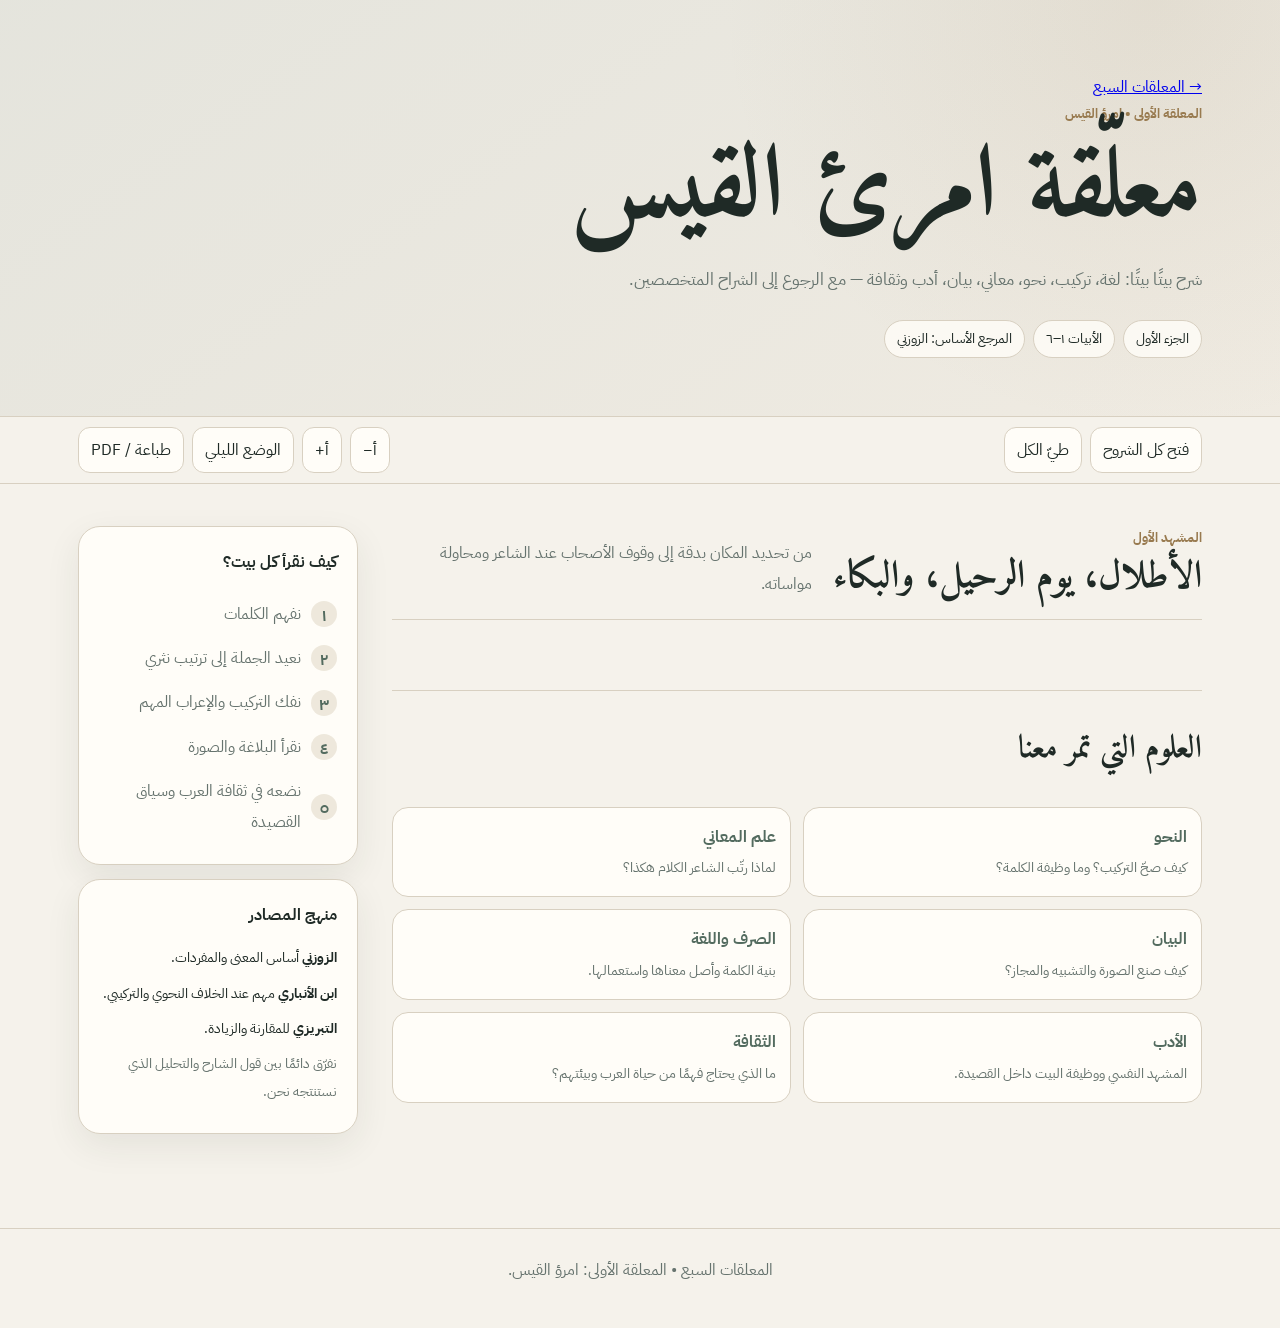
==== poems/imru-al-qays/index.html @ 40dcbb6e "Add dedicated page for Imru al-Qays Muallaqa" ====
<!doctype html>
<html lang="ar" dir="rtl">
<head>
  <meta charset="utf-8" />
  <meta name="viewport" content="width=device-width, initial-scale=1" />
  <meta name="color-scheme" content="light dark" />
  <meta name="description" content="شرح معلقة امرئ القيس بيتًا بيتًا" />
  <title>معلقة امرئ القيس | المعلقات السبع</title>
  <link rel="stylesheet" href="../../styles.css" />
</head>
<body>
  <header class="hero">
    <div class="hero__inner">
      <a class="back-link" href="../../">→ المعلقات السبع</a>
      <div class="eyebrow">المعلقة الأولى • امرؤ القيس</div>
      <h1>معلّقة امرئ القيس</h1>
      <p class="hero__lead">شرح بيتًا بيتًا: لغة، تركيب، نحو، معاني، بيان، أدب وثقافة — مع الرجوع إلى الشراح المتخصصين.</p>
      <div class="hero__meta">
        <span class="pill">الجزء الأول</span>
        <span class="pill">الأبيات ١–٦</span>
        <span class="pill">المرجع الأساس: الزوزني</span>
      </div>
    </div>
  </header>

  <nav class="toolbar" aria-label="أدوات الدراسة">
    <div class="toolbar__inner">
      <div class="toolbar__group">
        <button id="expandAll" class="tool-btn" type="button">فتح كل الشروح</button>
        <button id="collapseAll" class="tool-btn" type="button">طيّ الكل</button>
      </div>
      <div class="toolbar__group">
        <button id="fontDown" class="tool-btn" type="button" aria-label="تصغير الخط">أ−</button>
        <button id="fontUp" class="tool-btn" type="button" aria-label="تكبير الخط">أ+</button>
        <button id="themeToggle" class="tool-btn" type="button">الوضع الليلي</button>
        <button id="printBtn" class="tool-btn" type="button">طباعة / PDF</button>
      </div>
    </div>
  </nav>

  <main class="layout">
    <aside class="study-map">
      <div class="map-card">
        <h2>كيف نقرأ كل بيت؟</h2>
        <ol>
          <li><span>١</span> نفهم الكلمات</li>
          <li><span>٢</span> نعيد الجملة إلى ترتيب نثري</li>
          <li><span>٣</span> نفك التركيب والإعراب المهم</li>
          <li><span>٤</span> نقرأ البلاغة والصورة</li>
          <li><span>٥</span> نضعه في ثقافة العرب وسياق القصيدة</li>
        </ol>
      </div>

      <div class="map-card sources-mini">
        <h2>منهج المصادر</h2>
        <p><strong>الزوزني</strong> أساس المعنى والمفردات.</p>
        <p><strong>ابن الأنباري</strong> مهم عند الخلاف النحوي والتركيبي.</p>
        <p><strong>التبريزي</strong> للمقارنة والزيادة.</p>
        <p class="muted">نفرّق دائمًا بين قول الشارح والتحليل الذي نستنتجه نحن.</p>
      </div>
    </aside>

    <section class="content">
      <div class="section-head">
        <div>
          <div class="eyebrow">المشهد الأول</div>
          <h2>الأطلال، يوم الرحيل، والبكاء</h2>
        </div>
        <p>من تحديد المكان بدقة إلى وقوف الأصحاب عند الشاعر ومحاولة مواساته.</p>
      </div>

      <div id="verses" class="verses" aria-live="polite"></div>

      <section class="legend">
        <h2>العلوم التي تمر معنا</h2>
        <div class="legend-grid">
          <div><b>النحو</b><span>كيف صحّ التركيب؟ وما وظيفة الكلمة؟</span></div>
          <div><b>علم المعاني</b><span>لماذا رتّب الشاعر الكلام هكذا؟</span></div>
          <div><b>البيان</b><span>كيف صنع الصورة والتشبيه والمجاز؟</span></div>
          <div><b>الصرف واللغة</b><span>بنية الكلمة وأصل معناها واستعمالها.</span></div>
          <div><b>الأدب</b><span>المشهد النفسي ووظيفة البيت داخل القصيدة.</span></div>
          <div><b>الثقافة</b><span>ما الذي يحتاج فهمًا من حياة العرب وبيئتهم؟</span></div>
        </div>
      </section>
    </section>
  </main>

  <footer><p>المعلقات السبع • المعلقة الأولى: امرؤ القيس.</p></footer>

  <script src="../../data/imru-al-qays.js"></script>
  <script src="../../app.js"></script>
</body>
</html>
---- styles.css ----
@import url('https://fonts.googleapis.com/css2?family=Amiri:wght@400;700&family=IBM+Plex+Sans+Arabic:wght@300;400;500;600;700&display=swap');

:root {
  --font-scale: 1;
  --bg: #f5f2eb;
  --surface: #fffdf8;
  --surface-2: #eee8dc;
  --text: #1f2a26;
  --muted: #66736e;
  --line: #d8d0c1;
  --accent: #536b5f;
  --accent-2: #987a4f;
  --shadow: 0 12px 35px rgba(43, 48, 43, 0.08);
  --radius: 22px;
}

html[data-theme="dark"] {
  --bg: #171b19;
  --surface: #202622;
  --surface-2: #2a312d;
  --text: #f4efe5;
  --muted: #b7c0bb;
  --line: #39443e;
  --accent: #9bb8a9;
  --accent-2: #d0ad75;
  --shadow: 0 14px 38px rgba(0, 0, 0, 0.25);
}

* { box-sizing: border-box; }

html {
  scroll-behavior: smooth;
  font-size: calc(16px * var(--font-scale));
}

body {
  margin: 0;
  direction: rtl;
  background:
    radial-gradient(circle at 90% 0%, rgba(152,122,79,.10), transparent 27rem),
    var(--bg);
  color: var(--text);
  font-family: "IBM Plex Sans Arabic", Tahoma, Arial, sans-serif;
  line-height: 1.9;
}

button, input { font: inherit; }
h1, h2, h3, p { margin-top: 0; }

.hero {
  border-bottom: 1px solid var(--line);
  background: linear-gradient(145deg, rgba(83,107,95,.10), rgba(152,122,79,.06));
}

.hero__inner {
  max-width: 1180px;
  margin: auto;
  padding: 72px 28px 58px;
}

.eyebrow {
  color: var(--accent-2);
  font-weight: 700;
  font-size: .82rem;
}

h1 {
  font-family: "Amiri", serif;
  font-size: clamp(3rem, 8vw, 6.5rem);
  line-height: 1.05;
  margin: 10px 0 18px;
}

.hero__lead {
  max-width: 760px;
  color: var(--muted);
  font-size: 1.08rem;
}

.hero__meta {
  display: flex;
  flex-wrap: wrap;
  gap: 8px;
  margin-top: 24px;
}

.pill {
  border: 1px solid var(--line);
  border-radius: 999px;
  padding: 5px 12px;
  background: color-mix(in srgb, var(--surface) 82%, transparent);
  font-size: .86rem;
}

.toolbar {
  position: sticky;
  top: 0;
  z-index: 20;
  backdrop-filter: blur(14px);
  background: color-mix(in srgb, var(--bg) 88%, transparent);
  border-bottom: 1px solid var(--line);
}

.toolbar__inner {
  max-width: 1180px;
  margin: auto;
  padding: 10px 28px;
  display: flex;
  justify-content: space-between;
  gap: 12px;
  flex-wrap: wrap;
}

.toolbar__group { display: flex; gap: 8px; flex-wrap: wrap; }

.tool-btn {
  border: 1px solid var(--line);
  background: var(--surface);
  color: var(--text);
  border-radius: 12px;
  padding: 7px 12px;
  cursor: pointer;
}

.tool-btn:hover { transform: translateY(-1px); border-color: var(--accent); }

.layout {
  max-width: 1180px;
  margin: 0 auto;
  padding: 42px 28px 80px;
  display: grid;
  grid-template-columns: minmax(0, 1fr) 280px;
  gap: 34px;
  align-items: start;
}

.content { grid-column: 1; }
.study-map { grid-column: 2; grid-row: 1; position: sticky; top: 82px; }

.map-card {
  background: var(--surface);
  border: 1px solid var(--line);
  border-radius: var(--radius);
  padding: 20px;
  margin-bottom: 14px;
  box-shadow: var(--shadow);
}

.map-card h2 { font-size: 1rem; margin-bottom: 14px; }
.map-card ol { list-style: none; padding: 0; margin: 0; }

.map-card li {
  display: flex;
  gap: 10px;
  align-items: center;
  padding: 7px 0;
  color: var(--muted);
}

.map-card li span {
  width: 26px;
  height: 26px;
  display: inline-grid;
  place-items: center;
  flex: 0 0 26px;
  border-radius: 50%;
  background: var(--surface-2);
  color: var(--accent);
  font-weight: 700;
}

.sources-mini p { margin-bottom: 8px; font-size: .9rem; }
.muted { color: var(--muted); }

.section-head {
  display: flex;
  justify-content: space-between;
  align-items: end;
  gap: 20px;
  margin-bottom: 22px;
  border-bottom: 1px solid var(--line);
  padding-bottom: 18px;
}

.section-head h2 {
  font-family: "Amiri", serif;
  font-size: 2.4rem;
  line-height: 1.2;
  margin: 4px 0 0;
}

.section-head > p {
  max-width: 420px;
  color: var(--muted);
  margin-bottom: 2px;
}

.verses { display: grid; gap: 22px; }

.verse-card {
  background: var(--surface);
  border: 1px solid var(--line);
  border-radius: var(--radius);
  overflow: hidden;
  box-shadow: var(--shadow);
}

.verse-top {
  padding: 26px 26px 22px;
  border-bottom: 1px solid var(--line);
  background: linear-gradient(145deg, color-mix(in srgb, var(--accent) 7%, transparent), transparent 45%);
}

.verse-number {
  color: var(--accent-2);
  font-weight: 700;
  font-size: .82rem;
  margin-bottom: 6px;
}

.verse-text {
  font-family: "Amiri", serif;
  font-size: clamp(1.75rem, 4vw, 2.55rem);
  line-height: 1.7;
  text-align: center;
  margin: 8px auto 10px;
  max-width: 850px;
}

.verse-text span { display: block; }
.verse-theme { text-align: center; color: var(--muted); font-size: .92rem; }

.quick-meaning {
  margin: 18px 24px 6px;
  padding: 14px 16px;
  border-right: 4px solid var(--accent-2);
  background: var(--surface-2);
  border-radius: 12px;
}

.accordion {
  margin: 14px 24px 24px;
  border-top: 1px solid var(--line);
}

.accordion details { border-bottom: 1px solid var(--line); }

.accordion summary {
  cursor: pointer;
  list-style: none;
  padding: 14px 2px;
  font-weight: 700;
  display: flex;
  align-items: center;
  justify-content: space-between;
  gap: 12px;
}

.accordion summary::-webkit-details-marker { display: none; }
.accordion summary::after { content: "＋"; color: var(--accent); font-size: 1.1rem; }
.accordion details[open] summary::after { content: "−"; }

.detail-body { padding: 0 2px 18px; color: var(--text); }
.detail-body p:last-child { margin-bottom: 0; }

.words {
  display: grid;
  grid-template-columns: repeat(2, minmax(0, 1fr));
  gap: 10px;
}

.word {
  border: 1px solid var(--line);
  background: color-mix(in srgb, var(--surface-2) 58%, transparent);
  border-radius: 14px;
  padding: 12px;
}

.word b {
  display: block;
  color: var(--accent);
  font-family: "Amiri", serif;
  font-size: 1.25rem;
  margin-bottom: 2px;
}

.syntax { display: grid; gap: 10px; }

.syntax-line {
  display: grid;
  grid-template-columns: minmax(110px, .7fr) 1.7fr;
  gap: 12px;
  padding: 12px 14px;
  border-radius: 14px;
  background: var(--surface-2);
}

.syntax-line b { color: var(--accent); }

.source-note {
  padding: 12px 14px;
  border: 1px dashed var(--line);
  border-radius: 14px;
  margin-bottom: 10px;
}

.source-note strong { color: var(--accent-2); }

.legend {
  margin-top: 48px;
  padding-top: 28px;
  border-top: 1px solid var(--line);
}

.legend h2 { font-family: "Amiri", serif; font-size: 2rem; }

.legend-grid {
  display: grid;
  grid-template-columns: repeat(2, minmax(0, 1fr));
  gap: 12px;
}

.legend-grid > div {
  border: 1px solid var(--line);
  border-radius: 16px;
  padding: 14px;
  background: var(--surface);
}

.legend-grid b { display: block; color: var(--accent); }
.legend-grid span { color: var(--muted); font-size: .9rem; }

footer {
  border-top: 1px solid var(--line);
  padding: 26px;
  text-align: center;
  color: var(--muted);
}

@media (max-width: 900px) {
  .layout { grid-template-columns: 1fr; }
  .content, .study-map { grid-column: 1; }
  .study-map { grid-row: auto; position: static; display: grid; grid-template-columns: repeat(2, 1fr); gap: 12px; }
  .map-card { margin: 0; }
}

@media (max-width: 640px) {
  .hero__inner { padding: 48px 18px 38px; }
  .toolbar__inner, .layout { padding-left: 16px; padding-right: 16px; }
  .section-head { display: block; }
  .study-map { grid-template-columns: 1fr; }
  .words, .legend-grid { grid-template-columns: 1fr; }
  .syntax-line { grid-template-columns: 1fr; gap: 4px; }
  .verse-top { padding: 22px 16px 18px; }
  .quick-meaning, .accordion { margin-left: 14px; margin-right: 14px; }
}

@media print {
  @page { size: A4; margin: 14mm; }
  body { background: white; color: black; }
  .toolbar, .study-map { display: none !important; }
  .layout { display: block; max-width: none; padding: 0; }
  .hero__inner { padding: 0 0 16px; }
  .verse-card { box-shadow: none; break-inside: avoid; margin-bottom: 18px; }
  .accordion details { display: block; }
  .accordion details > * { display: block !important; }
  .accordion summary::after { display: none; }
}
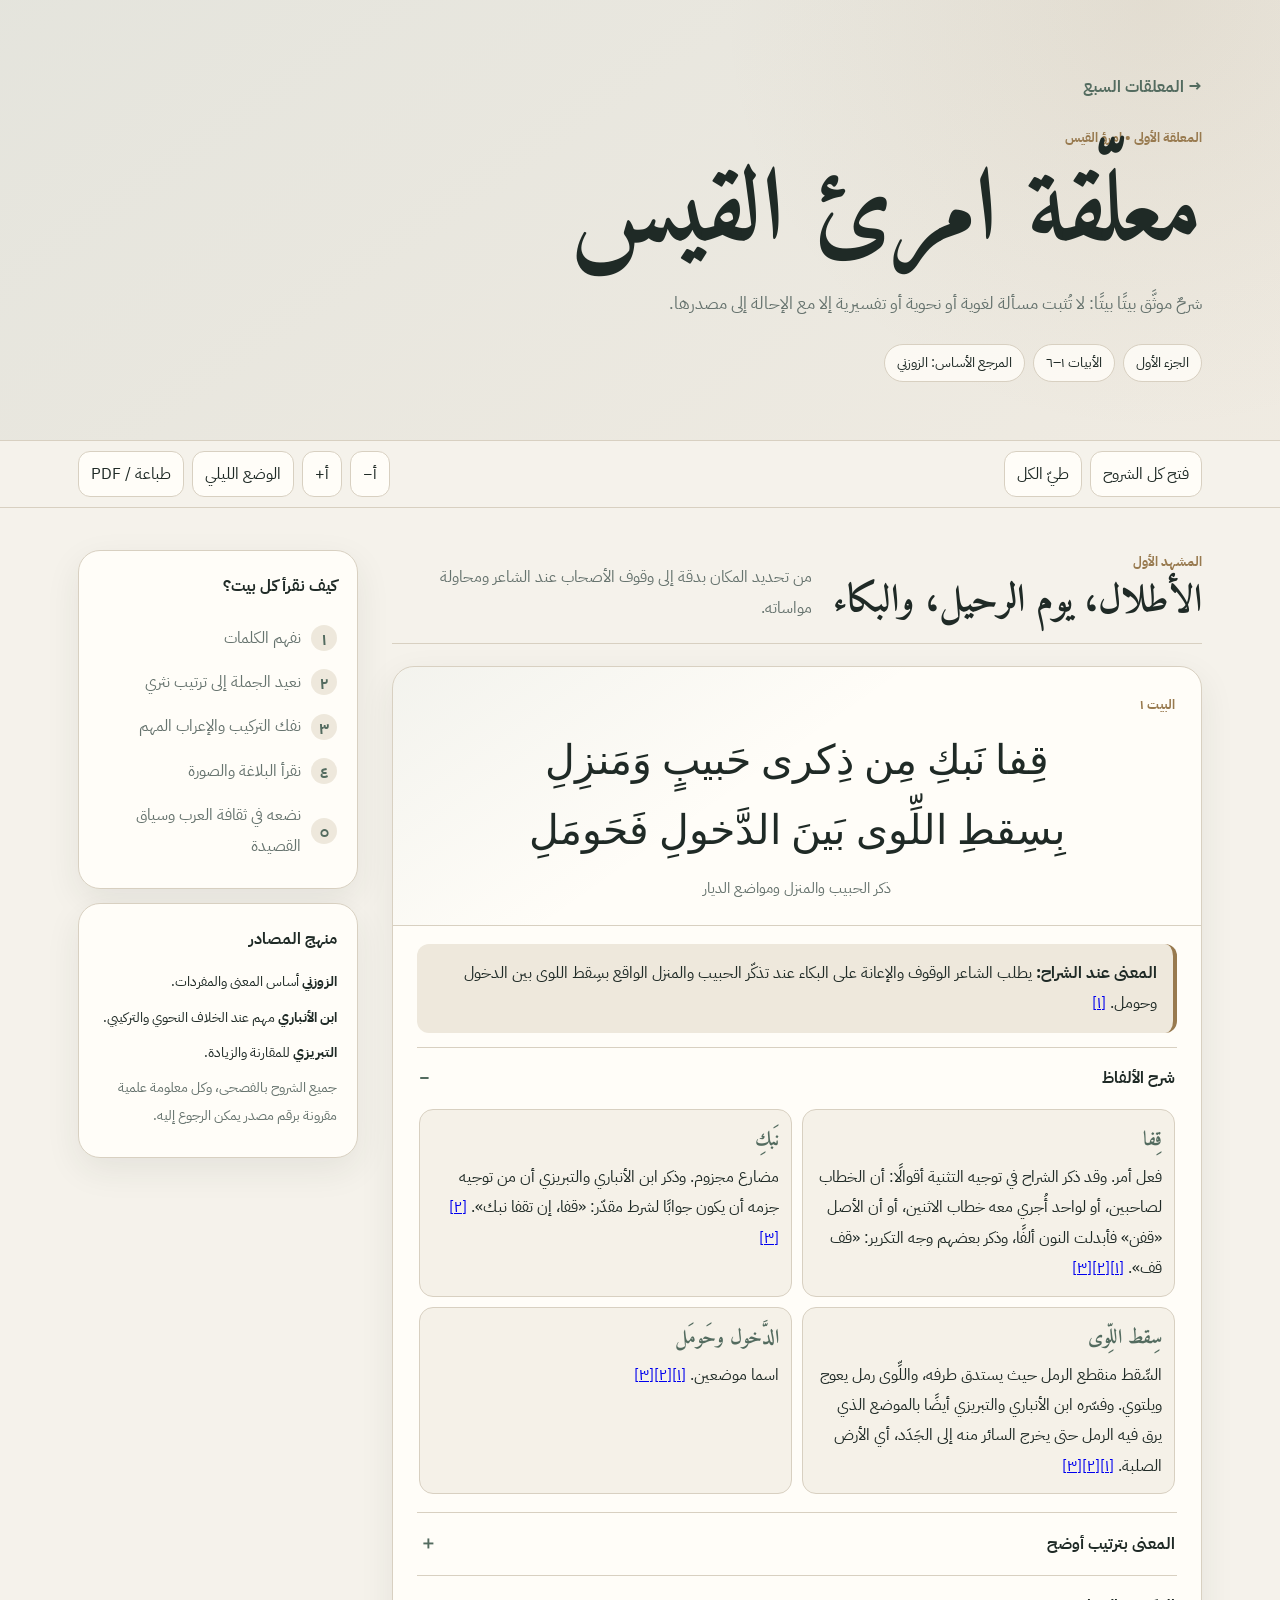
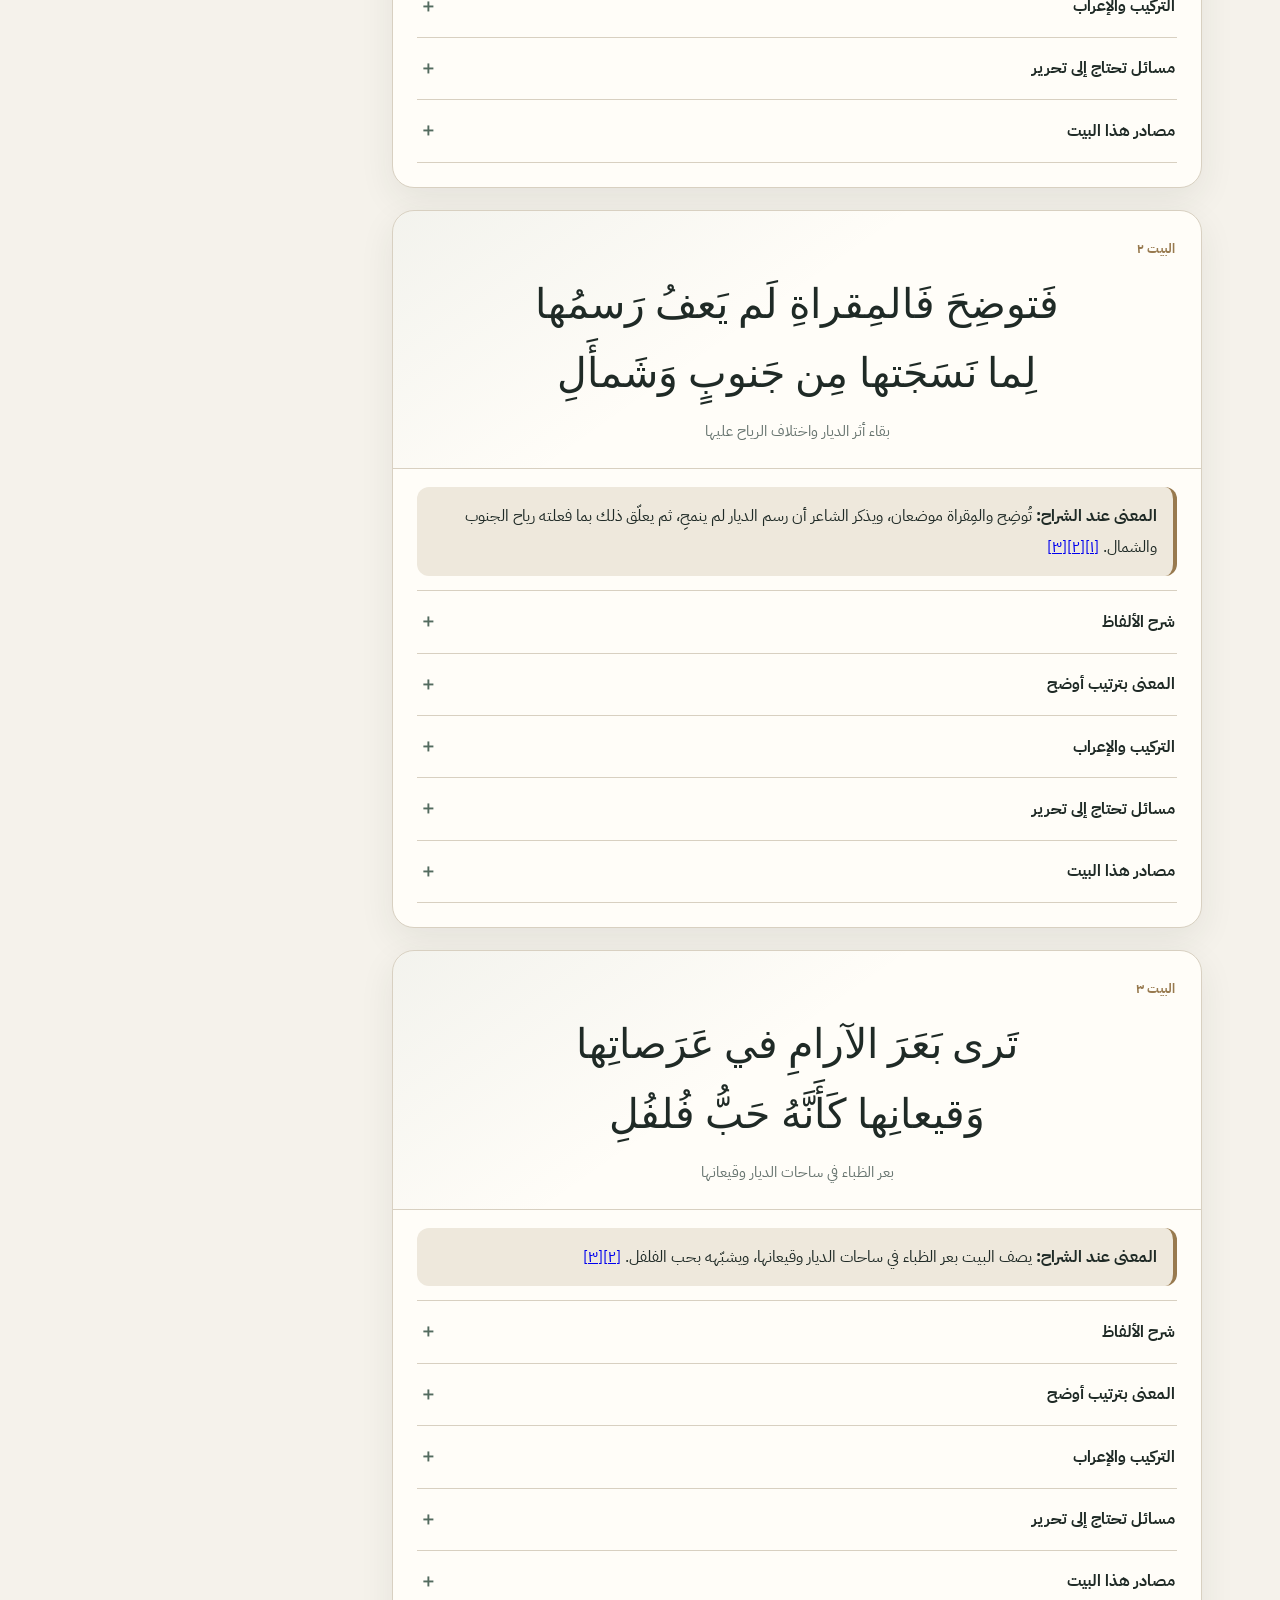
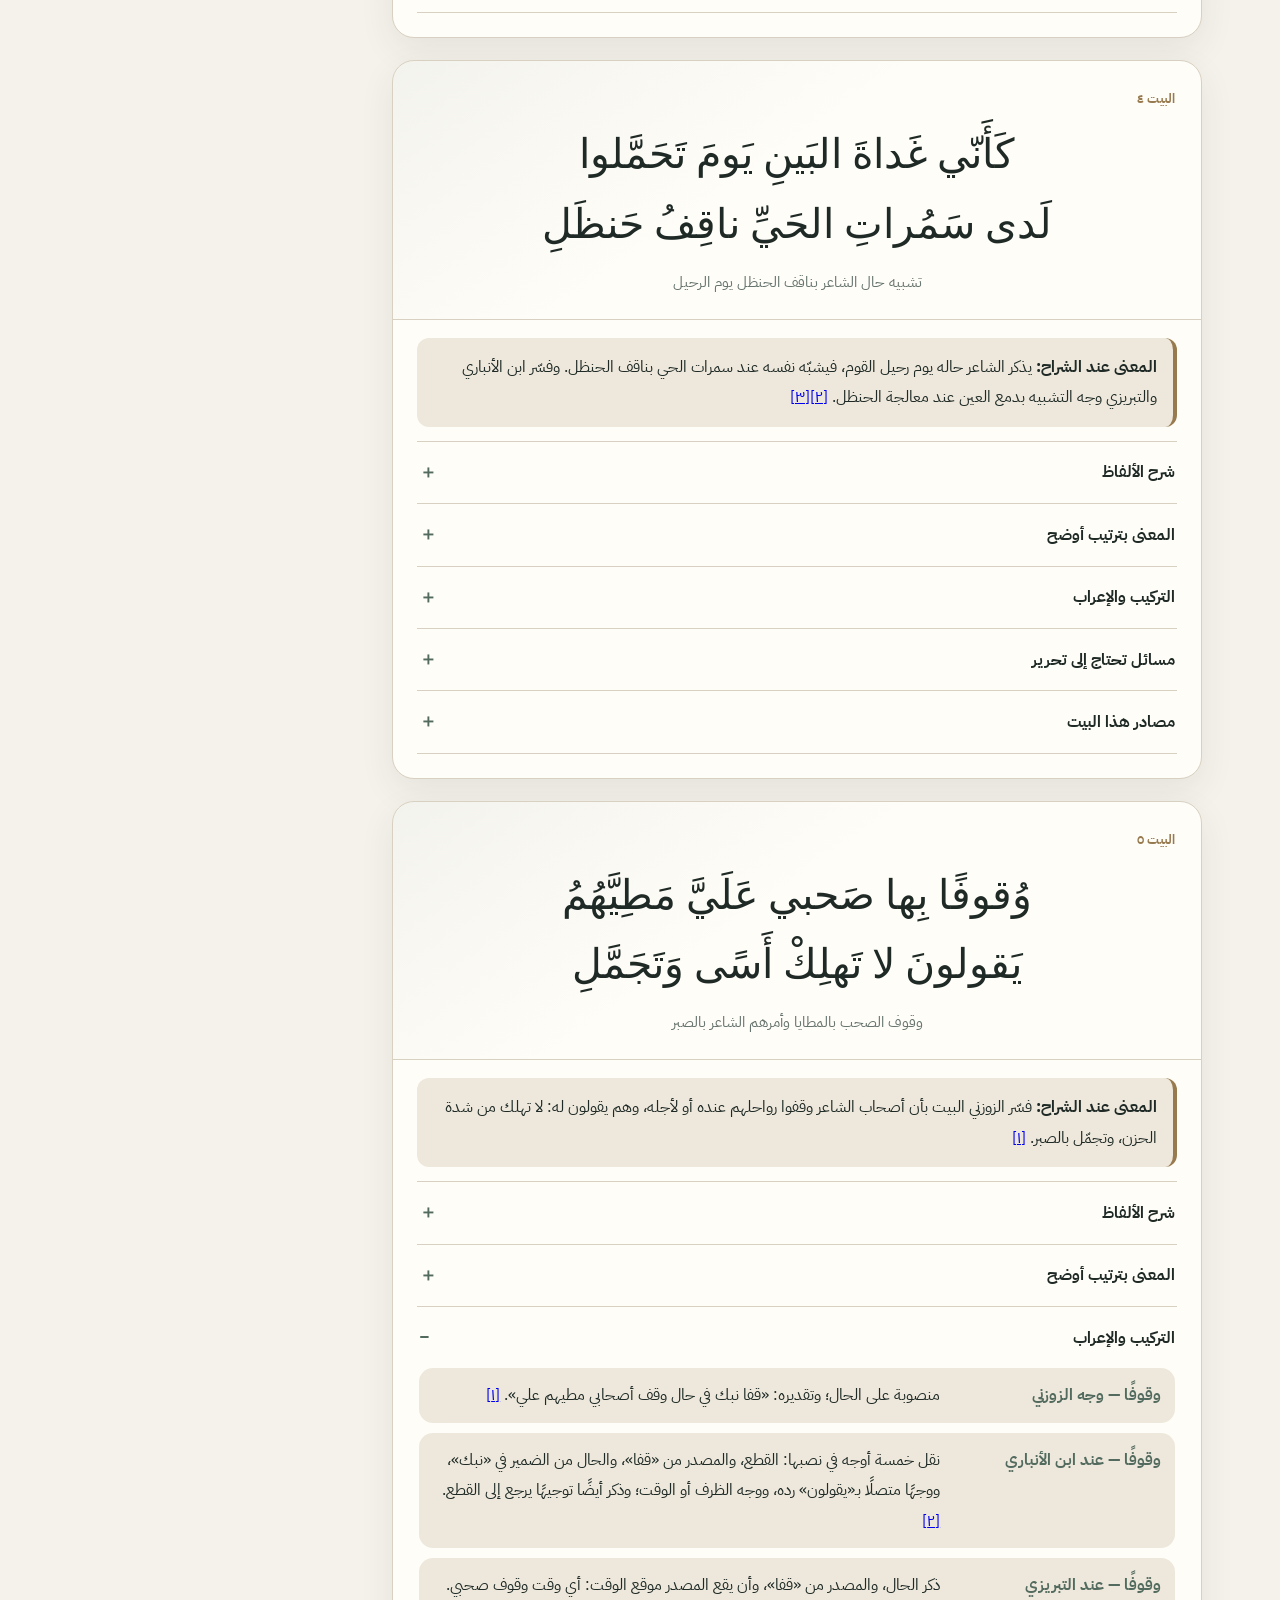
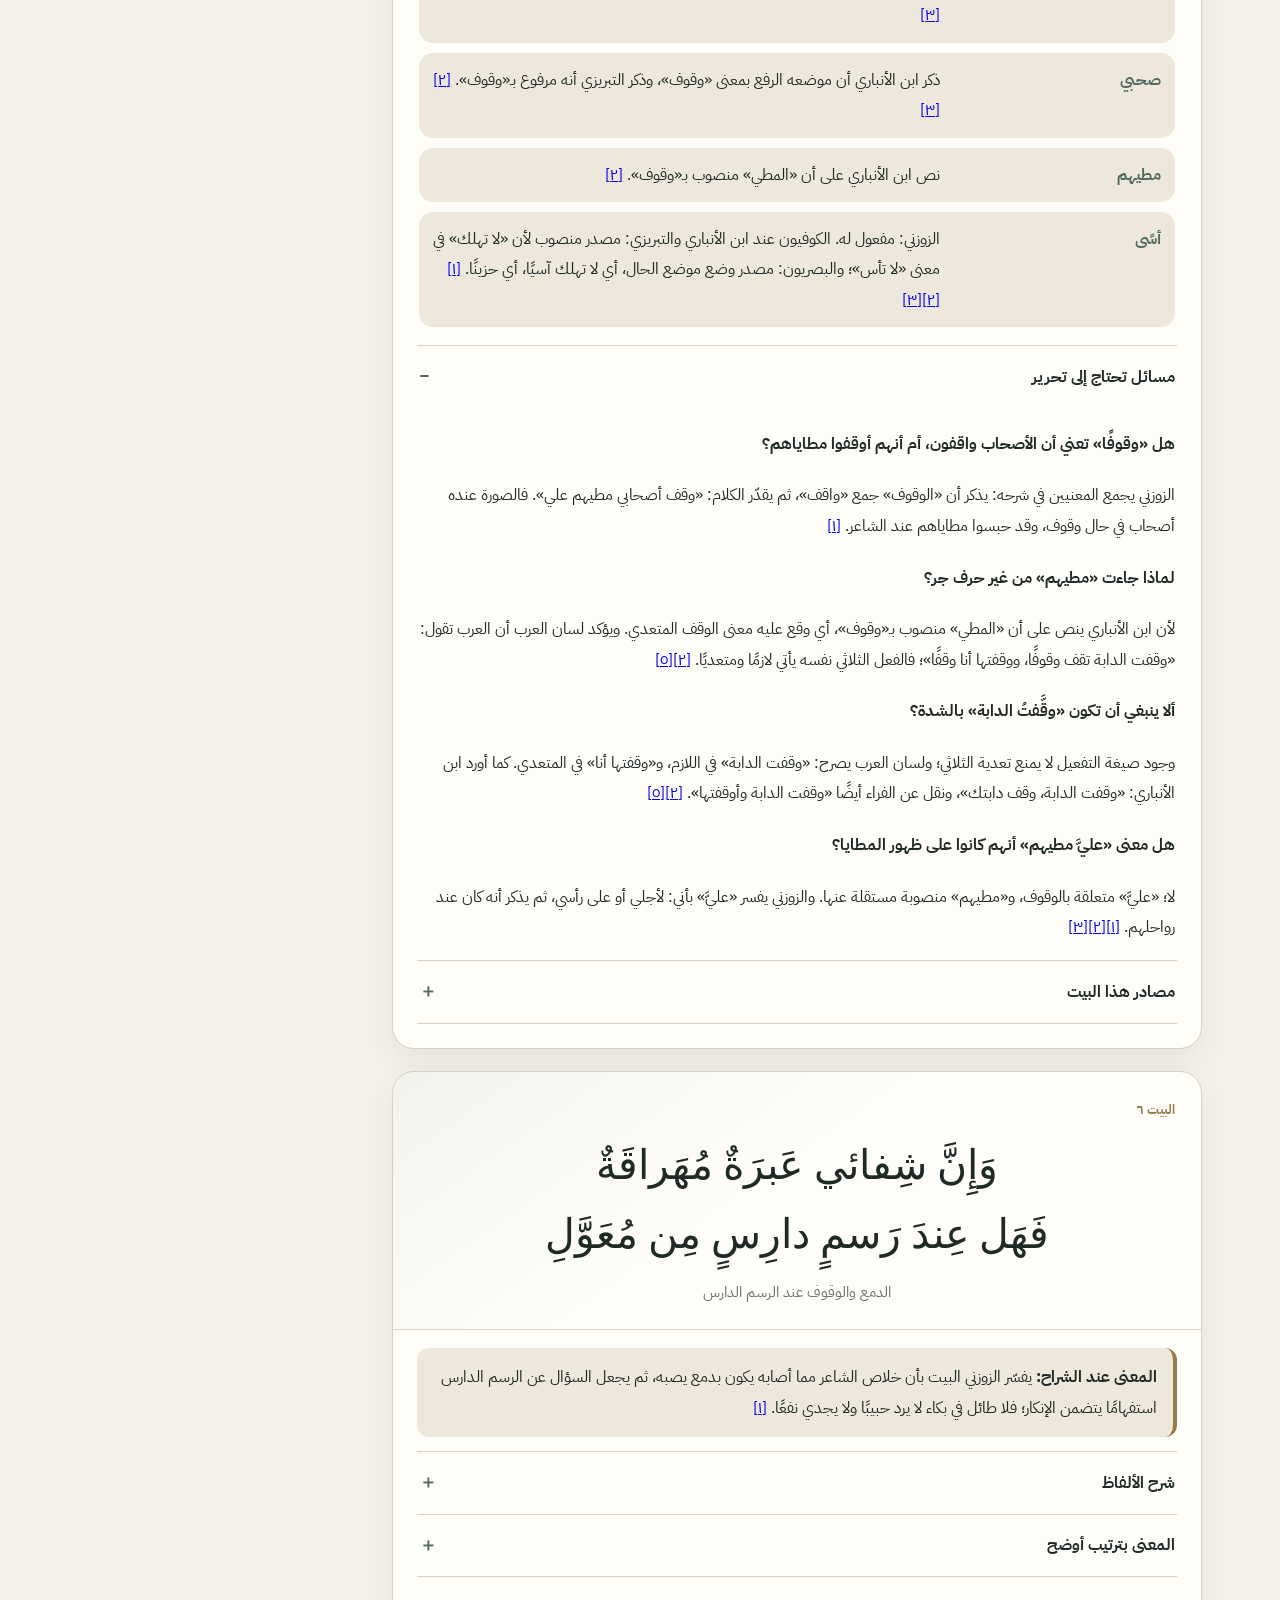
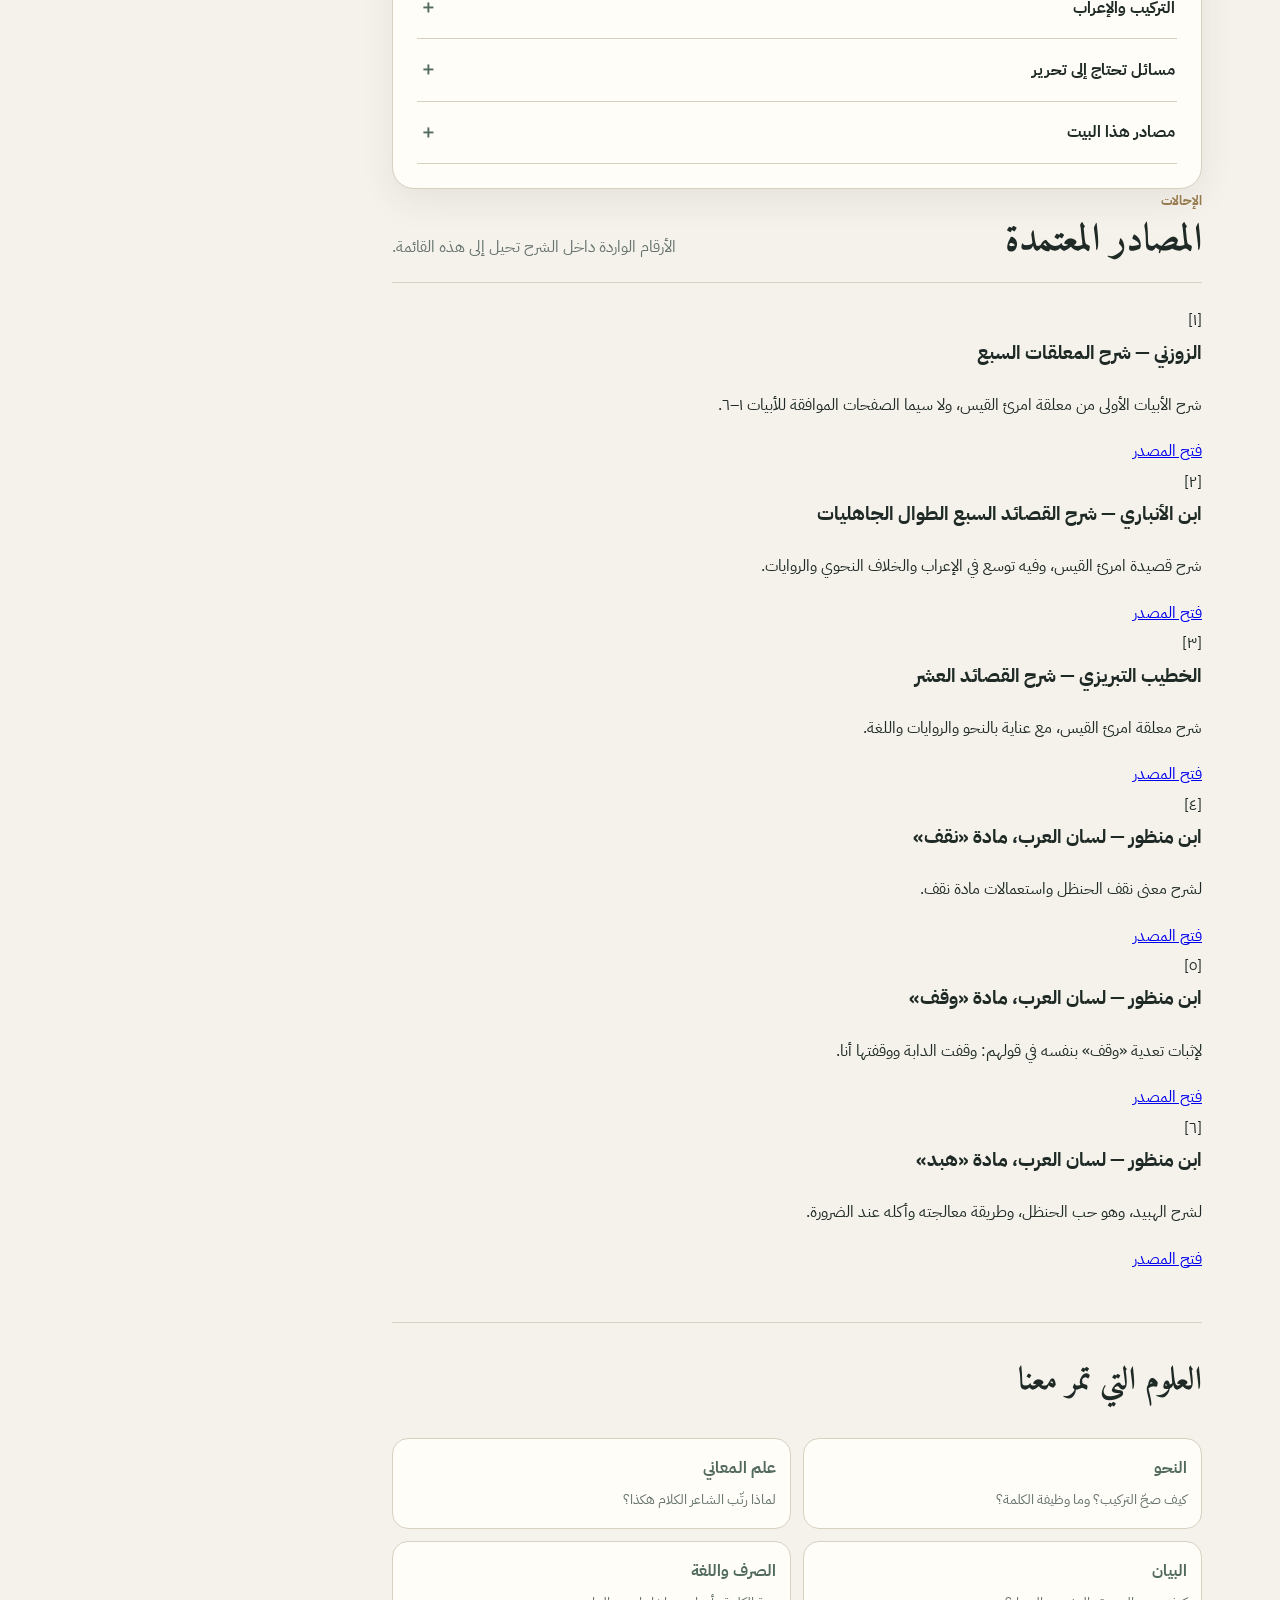
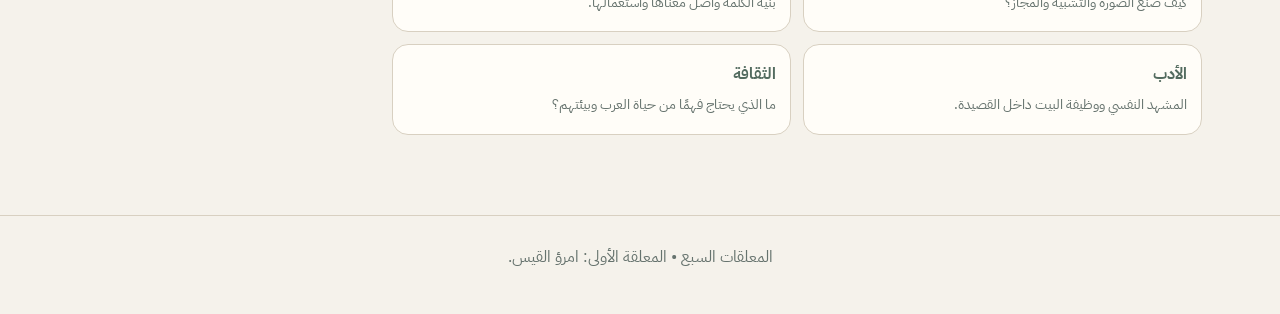
==== commit c2860077: "Add sourced-study policy and bibliography section" ====
--- a/poems/imru-al-qays/index.html
+++ b/poems/imru-al-qays/index.html
@@ -14,7 +14,7 @@
       <a class="back-link" href="../../">→ المعلقات السبع</a>
       <div class="eyebrow">المعلقة الأولى • امرؤ القيس</div>
       <h1>معلّقة امرئ القيس</h1>
-      <p class="hero__lead">شرح بيتًا بيتًا: لغة، تركيب، نحو، معاني، بيان، أدب وثقافة — مع الرجوع إلى الشراح المتخصصين.</p>
+      <p class="hero__lead">شرحٌ موثَّق بيتًا بيتًا: لا تُثبت مسألة لغوية أو نحوية أو تفسيرية إلا مع الإحالة إلى مصدرها.</p>
       <div class="hero__meta">
         <span class="pill">الجزء الأول</span>
         <span class="pill">الأبيات ١–٦</span>
@@ -56,7 +56,7 @@
         <p><strong>الزوزني</strong> أساس المعنى والمفردات.</p>
         <p><strong>ابن الأنباري</strong> مهم عند الخلاف النحوي والتركيبي.</p>
         <p><strong>التبريزي</strong> للمقارنة والزيادة.</p>
-        <p class="muted">نفرّق دائمًا بين قول الشارح والتحليل الذي نستنتجه نحن.</p>
+        <p class="muted">جميع الشروح بالفصحى، وكل معلومة علمية مقرونة برقم مصدر يمكن الرجوع إليه.</p>
       </div>
     </aside>
 
@@ -70,6 +70,17 @@
       </div>
 
       <div id="verses" class="verses" aria-live="polite"></div>
+
+      <section class="bibliography-section">
+        <div class="section-head bibliography-head">
+          <div>
+            <div class="eyebrow">الإحالات</div>
+            <h2>المصادر المعتمدة</h2>
+          </div>
+          <p>الأرقام الواردة داخل الشرح تحيل إلى هذه القائمة.</p>
+        </div>
+        <div id="bibliography" class="bibliography"></div>
+      </section>
 
       <section class="legend">
         <h2>العلوم التي تمر معنا</h2>
--- a/styles.css
+++ b/styles.css
@@ -366,3 +366,145 @@
   .accordion details > * { display: block !important; }
   .accordion summary::after { display: none; }
 }
+
+/* ===== Catalog: seven Muallaqat ===== */
+.hero--catalog .hero__lead { max-width: 850px; }
+
+.catalog {
+  max-width: 1180px;
+  margin: 0 auto;
+  padding: 48px 28px 88px;
+}
+
+.catalog-intro {
+  display: flex;
+  justify-content: space-between;
+  gap: 24px;
+  align-items: end;
+  margin-bottom: 22px;
+}
+
+.catalog-intro h2 {
+  font-family: "Amiri", serif;
+  font-size: 2.7rem;
+  margin: 4px 0 0;
+}
+
+.catalog-intro p {
+  max-width: 520px;
+  margin-bottom: 4px;
+  color: var(--muted);
+}
+
+.poem-grid {
+  display: grid;
+  grid-template-columns: repeat(2, minmax(0, 1fr));
+  gap: 16px;
+}
+
+.poem-tile {
+  position: relative;
+  min-height: 220px;
+  padding: 24px;
+  border: 1px solid var(--line);
+  border-radius: var(--radius);
+  background: var(--surface);
+  box-shadow: var(--shadow);
+  color: var(--text);
+  text-decoration: none;
+  overflow: hidden;
+}
+
+.poem-tile--active {
+  background:
+    linear-gradient(145deg, color-mix(in srgb, var(--accent) 11%, var(--surface)), var(--surface));
+  border-color: color-mix(in srgb, var(--accent) 45%, var(--line));
+  transition: transform .18s ease, border-color .18s ease;
+}
+
+.poem-tile--active:hover {
+  transform: translateY(-3px);
+  border-color: var(--accent);
+}
+
+.poem-tile--locked { opacity: .72; }
+
+.poem-tile__number {
+  position: absolute;
+  inset-inline-start: 18px;
+  top: 12px;
+  font-family: "Amiri", serif;
+  font-size: 4.5rem;
+  line-height: 1;
+  color: color-mix(in srgb, var(--accent-2) 18%, transparent);
+}
+
+.poem-tile__status {
+  display: inline-flex;
+  border: 1px solid var(--line);
+  border-radius: 999px;
+  padding: 3px 9px;
+  font-size: .76rem;
+  color: var(--muted);
+  margin-bottom: 26px;
+}
+
+.poem-tile--active .poem-tile__status {
+  color: var(--accent);
+  border-color: color-mix(in srgb, var(--accent) 45%, var(--line));
+}
+
+.poem-tile h3 {
+  font-family: "Amiri", serif;
+  font-size: 2rem;
+  margin-bottom: 8px;
+}
+
+.poem-tile > p {
+  font-family: "Amiri", serif;
+  font-size: 1.18rem;
+  color: var(--muted);
+}
+
+.poem-tile__footer {
+  margin-top: 28px;
+  padding-top: 14px;
+  border-top: 1px solid var(--line);
+  display: flex;
+  justify-content: space-between;
+  gap: 16px;
+  color: var(--muted);
+  font-size: .88rem;
+}
+
+.poem-tile__footer .arrow {
+  color: var(--accent);
+  font-weight: 700;
+}
+
+.catalog-note {
+  margin-top: 24px;
+  border: 1px dashed var(--line);
+  border-radius: 16px;
+  padding: 16px 18px;
+  color: var(--muted);
+  background: color-mix(in srgb, var(--surface) 75%, transparent);
+}
+
+.catalog-note strong { color: var(--text); }
+
+.back-link {
+  display: inline-flex;
+  margin-bottom: 24px;
+  color: var(--accent);
+  text-decoration: none;
+  font-weight: 700;
+}
+
+.back-link:hover { text-decoration: underline; }
+
+@media (max-width: 760px) {
+  .catalog { padding: 34px 16px 66px; }
+  .catalog-intro { display: block; }
+  .poem-grid { grid-template-columns: 1fr; }
+}
